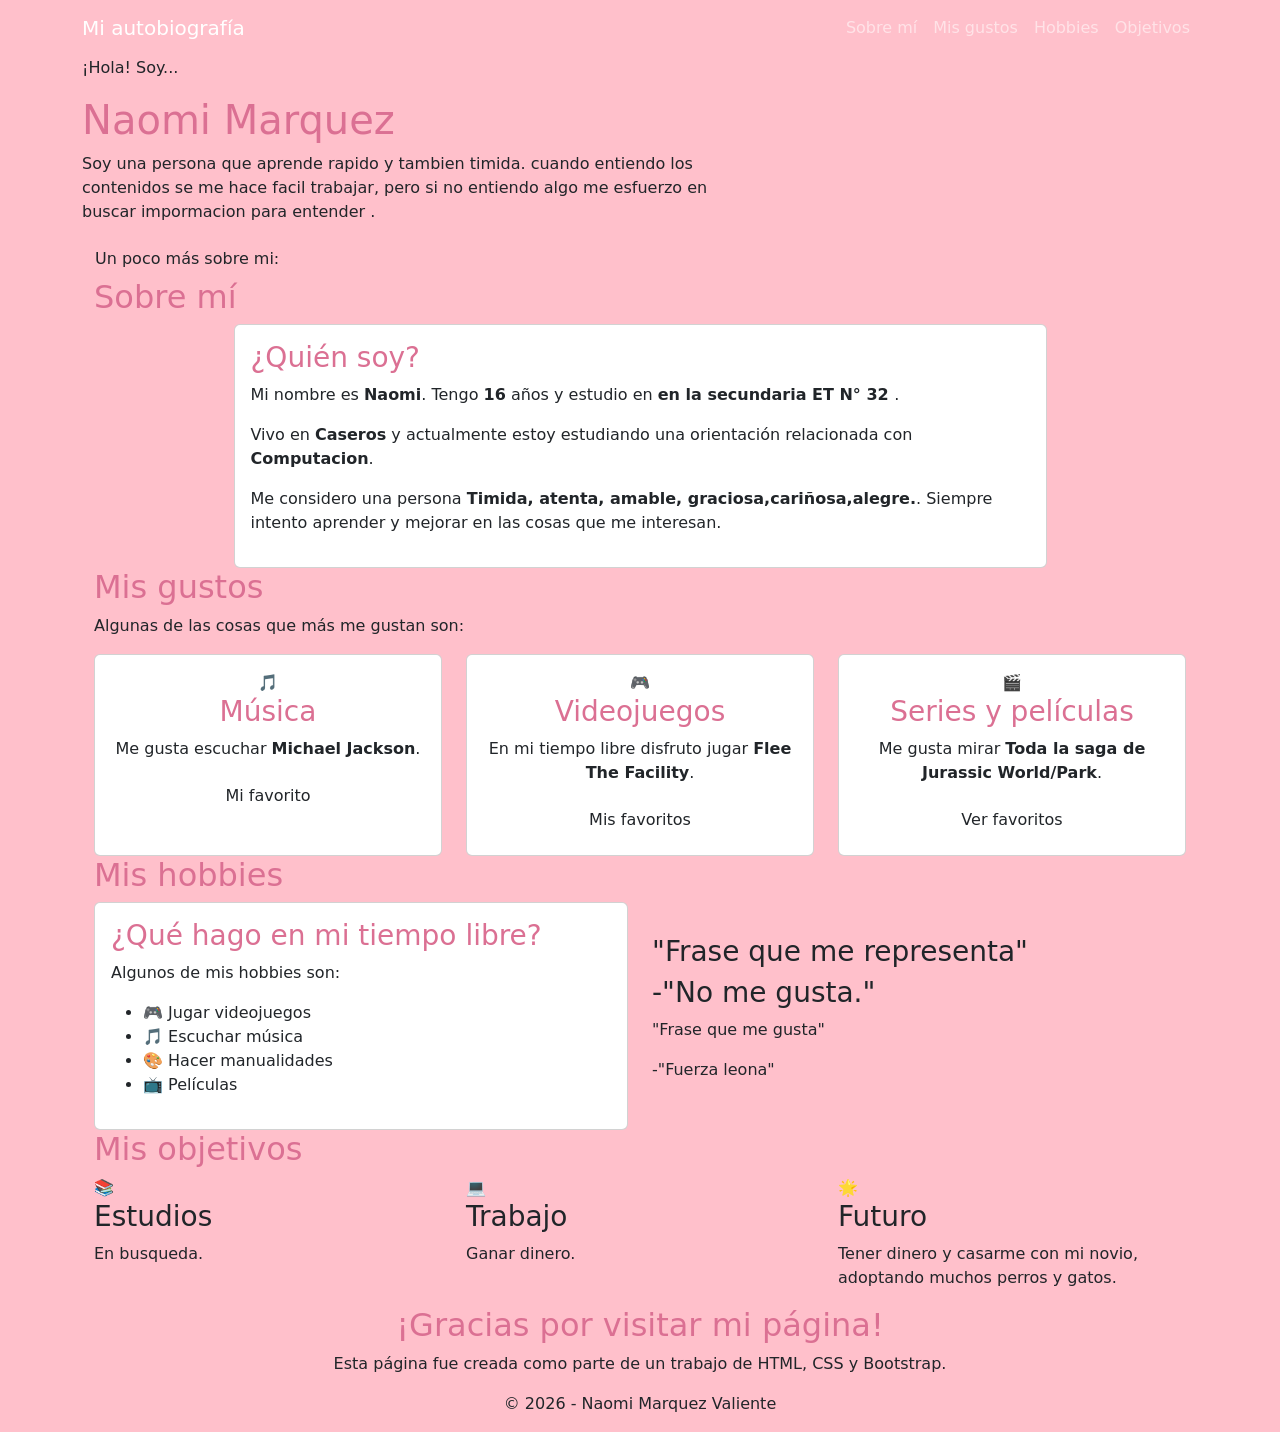
==== Nuevo/index.html @ c3453cae "Add files via upload" ====
<!DOCTYPE html>
<html lang="es">

<head>
    <meta charset="UTF-8">
    <meta name="viewport" content="width=device-width, initial-scale=1.0">

    <title>Mi autobiografía</title>

    <link href="https://cdn.jsdelivr.net/npm/bootstrap@5.3.3/dist/css/bootstrap.min.css" rel="stylesheet">

    <link rel="stylesheet" href="Estilo.css">
</head>

<body>

    <nav class="navbar navbar-expand-lg navbar-dark mi-navbar">
        <div class="container">

            <a class="navbar-brand" href="#">
                Mi autobiografía
            </a>

            <button class="navbar-toggler" type="button" data-bs-toggle="collapse"
                data-bs-target="#menuNavegacion">
                <span class="navbar-toggler-icon"></span>
            </button>

            <div class="collapse navbar-collapse" id="menuNavegacion">

                <ul class="navbar-nav ms-auto">

                    <li class="nav-item">
                        <a class="nav-link" href="#sobre-mi">Sobre mí</a>
                    </li>

                    <li class="nav-item">
                        <a class="nav-link" href="#gustos">Mis gustos</a>
                    </li>

                    <li class="nav-item">
                        <a class="nav-link" href="#hobbies">Hobbies</a>
                    </li>

                    <li class="nav-item">
                        <a class="nav-link" href="#objetivos">Objetivos</a>
                    </li>

                </ul>

            </div>
        </div>
    </nav>

    <header class="presentacion">

        <div class="container">

            <div class="row align-items-center">

                <div class="col-md-7">

                    <p class="texto-pequeno">
                        ¡Hola! Soy...
                    </p>

                    <h1>Naomi Marquez</h1>

                    <p class="descripcion">
                        Soy una persona que aprende rapido y tambien timida.
                        cuando entiendo los contenidos se me hace facil trabajar, 
                        pero si no entiendo algo me esfuerzo en buscar impormacion para entender
                        .
                    </p>

                    <a href="#sobre-mi" class="btn btn-principal">
                        Un poco más sobre mi:
                    </a>

                </div>

    <section id="sobre-mi" class="seccion">

        <div class="container">

            <h2 class="titulo-seccion">
                Sobre mí
            </h2>

            <div class="row justify-content-center">

                <div class="col-md-9">

                    <div class="card tarjeta">

                        <div class="card-body">

                            <h3>¿Quién soy?</h3>

                            <p>
                                Mi nombre es <strong>Naomi</strong>.
                                Tengo <strong>16</strong> años y estudio
                                en <strong>en la secundaria ET N° 32 </strong>.
                            </p>

                            <p>
                                Vivo en <strong>Caseros</strong> y actualmente
                                estoy estudiando una orientación relacionada con
                                <strong>Computacion</strong>.
                            </p>

                            <p>
                                Me considero una persona
                                <strong>Timida, atenta, amable, graciosa,cariñosa,alegre.</strong>.
                                Siempre intento aprender y mejorar en las cosas
                                que me interesan.
                            </p>

                        </div>

                    </div>

                </div>

            </div>

        </div>

    </section>

    <section id="gustos" class="seccion seccion-diferente">

        <div class="container">

            <h2 class="titulo-seccion">
                Mis gustos
            </h2>

            <p class="texto-centro">
                Algunas de las cosas que más me gustan son:
            </p>


            <div class="row g-4">



                <div class="col-md-4">

                    <div class="card tarjeta-gusto h-100">

                        <div class="card-body text-center">

                            <div class="icono">
                                🎵
                            </div>

                            <h3>Música</h3>

                            <p>
                                Me gusta escuchar
                                <strong>Michael Jackson</strong>.
                            </p>

                            <button class="btn btn-secundario">
                                Mi favorito
                            </button>

                        </div>

                    </div>

                </div>



                <div class="col-md-4">

                    <div class="card tarjeta-gusto h-100">

                        <div class="card-body text-center">

                            <div class="icono">
                                🎮
                            </div>

                            <h3>Videojuegos</h3>

                            <p>
                                En mi tiempo libre disfruto jugar
                                <strong> Flee The Facility</strong>.
                            </p>

                            <button class="btn btn-secundario">
                                Mis favoritos
                            </button>

                        </div>

                    </div>

                </div>



                <div class="col-md-4">

                    <div class="card tarjeta-gusto h-100">

                        <div class="card-body text-center">

                            <div class="icono">
                                🎬
                            </div>

                            <h3>Series y películas</h3>

                            <p>
                                Me gusta mirar
                                <strong>Toda la saga de Jurassic World/Park</strong>.
                            </p>

                            <button class="btn btn-secundario">
                                Ver favoritos
                            </button>

                        </div>

                    </div>

                </div>

            </div>

        </div>

    </section>

    <section id="hobbies" class="seccion">

        <div class="container">

            <h2 class="titulo-seccion">
                Mis hobbies
            </h2>

            <div class="row align-items-center">


                <div class="col-md-6">

                    <div class="card tarjeta">

                        <div class="card-body">

                            <h3>¿Qué hago en mi tiempo libre?</h3>

                            <p>
                                Algunos de mis hobbies son:
                            </p>

                            <ul class="lista-hobbies">

                                <li>🎮 Jugar videojuegos</li>
                                <li>🎵 Escuchar música</li>
                                <li>🎨 Hacer manualidades</li>
                                <li>📺 Películas</li>

                            </ul>

                        </div>

                    </div>

                </div>


                <div class="col-md-6">

                    <div class="caja-frase">

                        <h3> "Frase que me representa" </h3>
                        <h3>-"No me gusta."</h3>

                        <p>"Frase que me gusta" </p>
                        <p> -"Fuerza leona" </p>

                    </div>

                </div>

            </div>

        </div>

    </section>

    <section id="objetivos" class="seccion seccion-diferente">

        <div class="container">

            <h2 class="titulo-seccion">
                Mis objetivos
            </h2>

            <div class="row g-4">


                <div class="col-md-4">

                    <div class="objetivo">

                        <span>📚</span>

                        <h3>Estudios</h3>

                        <p>
                            En busqueda.
                        </p>

                    </div>

                </div>


                <div class="col-md-4">

                    <div class="objetivo">

                        <span>💻</span>

                        <h3>Trabajo</h3>

                        <p>

                            Ganar dinero.
                        </p>

                    </div>

                </div>


                <div class="col-md-4">

                    <div class="objetivo">

                        <span>🌟</span>

                        <h3>Futuro</h3>

                        <p>
                            Tener dinero y casarme con mi novio, adoptando muchos perros y gatos.
                        </p>

                    </div>

                </div>

            </div>

        </div>

    </section>

    <section class="contacto">

        <div class="container text-center">

            <h2>
                ¡Gracias por visitar mi página!
            </h2>

            <p>
                Esta página fue creada como parte de un trabajo de HTML,
                CSS y Bootstrap.
            </p>

            <p>
                © 2026 - Naomi Marquez Valiente
            </p>

        </div>

    </section>

    <script src="https://cdn.jsdelivr.net/npm/bootstrap@5.3.3/dist/js/bootstrap.bundle.min.js">
    </script>

</body>

</html>
---- Nuevo/Estilo.css ----
body{
    background-color: pink;
}

h1{
    color:palevioletred;
}

h2{
    color: palevioletred;
}

h2{
    color: palevioletred;
}

.presentacion h1 {
    color: palevioletred;
}

.titulo-seccion {
    color: palevioletred;
}

.tarjeta h3 {
    color: palevioletred;
}

.tarjeta-gusto h3 {
    color: palevioletred;
}
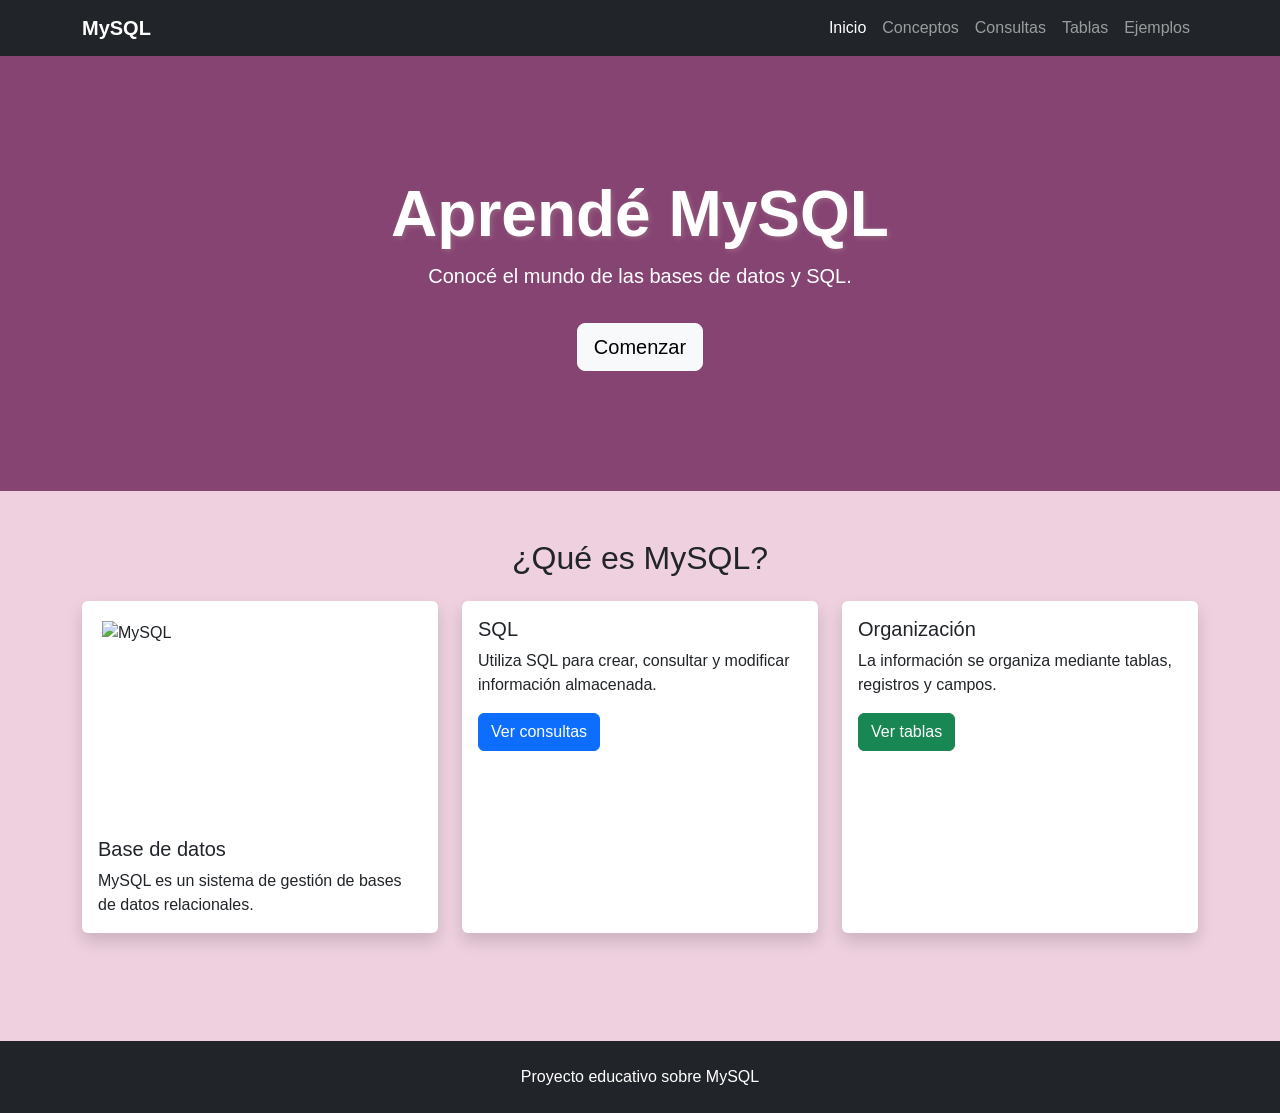
==== commit 4beaf21f: "Add files via upload" ====
--- a/Nuevo/index.html
+++ b/Nuevo/index.html
@@ -1,393 +1,116 @@
-
 <!DOCTYPE html>
 <html lang="es">
-
 <head>
     <meta charset="UTF-8">
     <meta name="viewport" content="width=device-width, initial-scale=1.0">
-
-    <title>Mi autobiografía</title>
+    <title>MySQL | Inicio</title>
 
     <link href="https://cdn.jsdelivr.net/npm/bootstrap@5.3.3/dist/css/bootstrap.min.css" rel="stylesheet">
-
-    <link rel="stylesheet" href="Estilo.css">
+    <link rel="stylesheet" href="css/Estilo.css">
 </head>
 
 <body>
 
-    <nav class="navbar navbar-expand-lg navbar-dark mi-navbar">
-        <div class="container">
+<nav class="navbar navbar-expand-lg navbar-dark bg-dark">
+    <div class="container">
+        <a class="navbar-brand fw-bold" href="index.html">MySQL</a>
 
-            <a class="navbar-brand" href="#">
-                Mi autobiografía
-            </a>
+        <button class="navbar-toggler" type="button" data-bs-toggle="collapse" data-bs-target="#menu">
+            <span class="navbar-toggler-icon"></span>
+        </button>
 
-            <button class="navbar-toggler" type="button" data-bs-toggle="collapse"
-                data-bs-target="#menuNavegacion">
-                <span class="navbar-toggler-icon"></span>
-            </button>
+        <div class="collapse navbar-collapse" id="menu">
+            <ul class="navbar-nav ms-auto">
+                <li class="nav-item">
+                    <a class="nav-link active" href="index.html">Inicio</a>
+                </li>
+                <li class="nav-item">
+                    <a class="nav-link" href="conceptos.html">Conceptos</a>
+                </li>
+                <li class="nav-item">
+                    <a class="nav-link" href="consultas.html">Consultas</a>
+                </li>
+                <li class="nav-item">
+                    <a class="nav-link" href="tablas.html">Tablas</a>
+                </li>
+                <li class="nav-item">
+                    <a class="nav-link" href="ejemplos.html">Ejemplos</a>
+                </li>
+            </ul>
+        </div>
+    </div>
+</nav>
 
-            <div class="collapse navbar-collapse" id="menuNavegacion">
+<header class="hero text-center text-white">
+    <div class="container">
+        <h1 class="display-3 fw-bold">Aprendé MySQL</h1>
+        <p class="lead">
+            Conocé el mundo de las bases de datos y SQL.
+        </p>
 
-                <ul class="navbar-nav ms-auto">
+        <a href="conceptos.html" class="btn btn-light btn-lg mt-3">
+            Comenzar
+        </a>
+    </div>
+</header>
 
-                    <li class="nav-item">
-                        <a class="nav-link" href="#sobre-mi">Sobre mí</a>
-                    </li>
+<section class="container py-5">
 
-                    <li class="nav-item">
-                        <a class="nav-link" href="#gustos">Mis gustos</a>
-                    </li>
+    <h2 class="text-center mb-4">¿Qué es MySQL?</h2>
 
-                    <li class="nav-item">
-                        <a class="nav-link" href="#hobbies">Hobbies</a>
-                    </li>
+    <div class="row g-4">
 
-                    <li class="nav-item">
-                        <a class="nav-link" href="#objetivos">Objetivos</a>
-                    </li>
-
-                </ul>
-
+        <div class="col-md-4">
+            <div class="card h-100 shadow">
+                <img src="https://encrypted-tbn0.gstatic.com/images?q=tbn:ANd9GcQ8I48foxf1bJ7VJ5Icyn7gC4lmuFP2IlCmbo8tX2m6Yw&s=10" class="card-img-top" alt="MySQL">
+                <div class="card-body">
+                    <h5 class="card-title">Base de datos</h5>
+                    <p class="card-text">
+                        MySQL es un sistema de gestión de bases de datos
+                        relacionales.
+                    </p>
+                </div>
             </div>
         </div>
-    </nav>
 
-    <header class="presentacion">
-
-        <div class="container">
-
-            <div class="row align-items-center">
-
-                <div class="col-md-7">
-
-                    <p class="texto-pequeno">
-                        ¡Hola! Soy...
+        <div class="col-md-4">
+            <div class="card h-100 shadow">
+                <div class="card-body">
+                    <h5 class="card-title">SQL</h5>
+                    <p class="card-text">
+                        Utiliza SQL para crear, consultar y modificar
+                        información almacenada.
                     </p>
-
-                    <h1>Naomi Marquez</h1>
-
-                    <p class="descripcion">
-                        Soy una persona que aprende rapido y tambien timida.
-                        cuando entiendo los contenidos se me hace facil trabajar, 
-                        pero si no entiendo algo me esfuerzo en buscar impormacion para entender
-                        .
-                    </p>
-
-                    <a href="#sobre-mi" class="btn btn-principal">
-                        Un poco más sobre mi:
+                    <a href="consultas.html" class="btn btn-primary">
+                        Ver consultas
                     </a>
-
                 </div>
-
-    <section id="sobre-mi" class="seccion">
-
-        <div class="container">
-
-            <h2 class="titulo-seccion">
-                Sobre mí
-            </h2>
-
-            <div class="row justify-content-center">
-
-                <div class="col-md-9">
-
-                    <div class="card tarjeta">
-
-                        <div class="card-body">
-
-                            <h3>¿Quién soy?</h3>
-
-                            <p>
-                                Mi nombre es <strong>Naomi</strong>.
-                                Tengo <strong>16</strong> años y estudio
-                                en <strong>en la secundaria ET N° 32 </strong>.
-                            </p>
-
-                            <p>
-                                Vivo en <strong>Caseros</strong> y actualmente
-                                estoy estudiando una orientación relacionada con
-                                <strong>Computacion</strong>.
-                            </p>
-
-                            <p>
-                                Me considero una persona
-                                <strong>Timida, atenta, amable, graciosa,cariñosa,alegre.</strong>.
-                                Siempre intento aprender y mejorar en las cosas
-                                que me interesan.
-                            </p>
-
-                        </div>
-
-                    </div>
-
-                </div>
-
             </div>
-
         </div>
 
-    </section>
-
-    <section id="gustos" class="seccion seccion-diferente">
-
-        <div class="container">
-
-            <h2 class="titulo-seccion">
-                Mis gustos
-            </h2>
-
-            <p class="texto-centro">
-                Algunas de las cosas que más me gustan son:
-            </p>
-
-
-            <div class="row g-4">
-
-
-
-                <div class="col-md-4">
-
-                    <div class="card tarjeta-gusto h-100">
-
-                        <div class="card-body text-center">
-
-                            <div class="icono">
-                                🎵
-                            </div>
-
-                            <h3>Música</h3>
-
-                            <p>
-                                Me gusta escuchar
-                                <strong>Michael Jackson</strong>.
-                            </p>
-
-                            <button class="btn btn-secundario">
-                                Mi favorito
-                            </button>
-
-                        </div>
-
-                    </div>
-
+        <div class="col-md-4">
+            <div class="card h-100 shadow">
+                <div class="card-body">
+                    <h5 class="card-title">Organización</h5>
+                    <p class="card-text">
+                        La información se organiza mediante tablas,
+                        registros y campos.
+                    </p>
+                    <a href="tablas.html" class="btn btn-success">
+                        Ver tablas
+                    </a>
                 </div>
-
-
-
-                <div class="col-md-4">
-
-                    <div class="card tarjeta-gusto h-100">
-
-                        <div class="card-body text-center">
-
-                            <div class="icono">
-                                🎮
-                            </div>
-
-                            <h3>Videojuegos</h3>
-
-                            <p>
-                                En mi tiempo libre disfruto jugar
-                                <strong> Flee The Facility</strong>.
-                            </p>
-
-                            <button class="btn btn-secundario">
-                                Mis favoritos
-                            </button>
-
-                        </div>
-
-                    </div>
-
-                </div>
-
-
-
-                <div class="col-md-4">
-
-                    <div class="card tarjeta-gusto h-100">
-
-                        <div class="card-body text-center">
-
-                            <div class="icono">
-                                🎬
-                            </div>
-
-                            <h3>Series y películas</h3>
-
-                            <p>
-                                Me gusta mirar
-                                <strong>Toda la saga de Jurassic World/Park</strong>.
-                            </p>
-
-                            <button class="btn btn-secundario">
-                                Ver favoritos
-                            </button>
-
-                        </div>
-
-                    </div>
-
-                </div>
-
             </div>
-
         </div>
 
-    </section>
+    </div>
+</section>
 
-    <section id="hobbies" class="seccion">
+<footer class="bg-dark text-white text-center p-4">
+    <p class="mb-0">Proyecto educativo sobre MySQL</p>
+</footer>
 
-        <div class="container">
-
-            <h2 class="titulo-seccion">
-                Mis hobbies
-            </h2>
-
-            <div class="row align-items-center">
-
-
-                <div class="col-md-6">
-
-                    <div class="card tarjeta">
-
-                        <div class="card-body">
-
-                            <h3>¿Qué hago en mi tiempo libre?</h3>
-
-                            <p>
-                                Algunos de mis hobbies son:
-                            </p>
-
-                            <ul class="lista-hobbies">
-
-                                <li>🎮 Jugar videojuegos</li>
-                                <li>🎵 Escuchar música</li>
-                                <li>🎨 Hacer manualidades</li>
-                                <li>📺 Películas</li>
-
-                            </ul>
-
-                        </div>
-
-                    </div>
-
-                </div>
-
-
-                <div class="col-md-6">
-
-                    <div class="caja-frase">
-
-                        <h3> "Frase que me representa" </h3>
-                        <h3>-"No me gusta."</h3>
-
-                        <p>"Frase que me gusta" </p>
-                        <p> -"Fuerza leona" </p>
-
-                    </div>
-
-                </div>
-
-            </div>
-
-        </div>
-
-    </section>
-
-    <section id="objetivos" class="seccion seccion-diferente">
-
-        <div class="container">
-
-            <h2 class="titulo-seccion">
-                Mis objetivos
-            </h2>
-
-            <div class="row g-4">
-
-
-                <div class="col-md-4">
-
-                    <div class="objetivo">
-
-                        <span>📚</span>
-
-                        <h3>Estudios</h3>
-
-                        <p>
-                            En busqueda.
-                        </p>
-
-                    </div>
-
-                </div>
-
-
-                <div class="col-md-4">
-
-                    <div class="objetivo">
-
-                        <span>💻</span>
-
-                        <h3>Trabajo</h3>
-
-                        <p>
-
-                            Ganar dinero.
-                        </p>
-
-                    </div>
-
-                </div>
-
-
-                <div class="col-md-4">
-
-                    <div class="objetivo">
-
-                        <span>🌟</span>
-
-                        <h3>Futuro</h3>
-
-                        <p>
-                            Tener dinero y casarme con mi novio, adoptando muchos perros y gatos.
-                        </p>
-
-                    </div>
-
-                </div>
-
-            </div>
-
-        </div>
-
-    </section>
-
-    <section class="contacto">
-
-        <div class="container text-center">
-
-            <h2>
-                ¡Gracias por visitar mi página!
-            </h2>
-
-            <p>
-                Esta página fue creada como parte de un trabajo de HTML,
-                CSS y Bootstrap.
-            </p>
-
-            <p>
-                © 2026 - Naomi Marquez Valiente
-            </p>
-
-        </div>
-
-    </section>
-
-    <script src="https://cdn.jsdelivr.net/npm/bootstrap@5.3.3/dist/js/bootstrap.bundle.min.js">
-    </script>
+<script src="https://cdn.jsdelivr.net/npm/bootstrap@5.3.3/dist/js/bootstrap.bundle.min.js"></script>
 
 </body>
-
 </html>
--- a/Nuevo/css/Estilo.css
+++ b/Nuevo/css/Estilo.css
@@ -0,0 +1,56 @@
+body {
+    background-color: #eed0df;
+    font-family: Arial, sans-serif;
+}
+
+.hero {
+    background: linear-gradient(135deg, #864473, #864473);
+    padding: 120px 20px;
+}
+
+.hero h1 {
+    text-shadow: 2px 2px 5px rgb(150, 97, 126);
+}
+
+.card {
+    border: none;
+    transition: 0.3s;
+}
+
+.card:hover {
+    transform: translateY(-8px);
+}
+
+.card img {
+    height: 220px;
+    object-fit: contain;
+    padding: 20px;
+}
+
+.info-box {
+    background-color: #eed0df;
+    padding: 30px;
+    border-radius: 15px;
+    box-shadow: 0 4px 15px rgba(0, 0, 0, 0.1);
+    height: 100%;
+}
+
+.info-box h3 {
+    color: #8f0064;
+}
+
+pre {
+    background-color: #292124;
+    color: #ff0080;
+    padding: 20px;
+    border-radius: 10px;
+    overflow-x: auto;
+}
+
+code {
+    font-family: Consolas, monospace;
+}
+
+footer {
+    margin-top: 60px;
+}
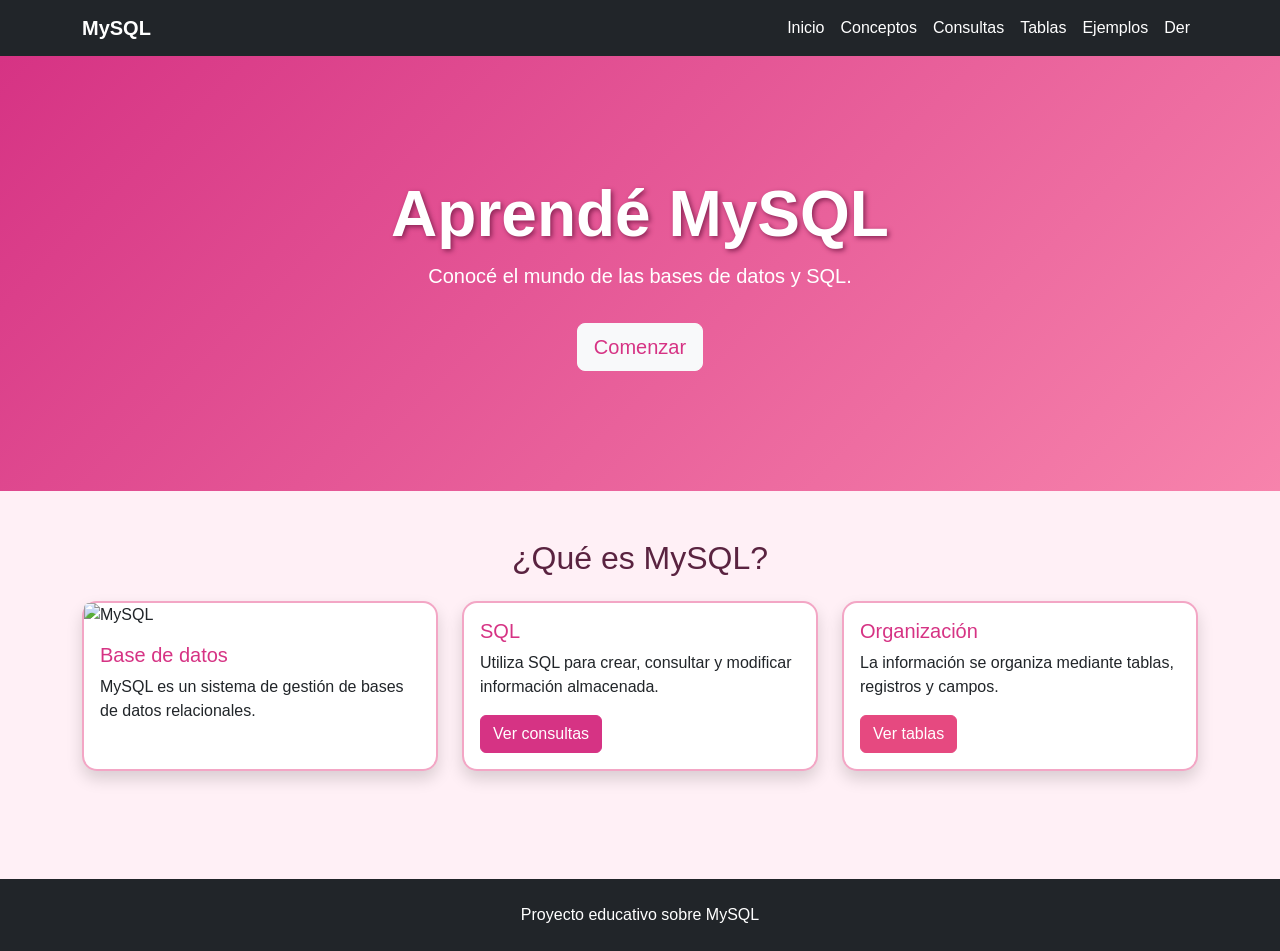
==== commit 20084e99: "Add files via upload" ====
--- a/Nuevo/index.html
+++ b/Nuevo/index.html
@@ -35,6 +35,9 @@
                 </li>
                 <li class="nav-item">
                     <a class="nav-link" href="ejemplos.html">Ejemplos</a>
+                </li>
+                <li class="nav-item">
+                    <a class="nav-link" href="der.html">Der</a>
                 </li>
             </ul>
         </div>
--- a/Nuevo/css/Estilo.css
+++ b/Nuevo/css/Estilo.css
@@ -1,56 +1,177 @@
 body {
-    background-color: #eed0df;
+    background-color: #fff0f6;
     font-family: Arial, sans-serif;
+    color: #5a2340;
+}
+
+.navbar {
+    background-color: #d63384;
+}
+
+.navbar-brand {
+    color: white;
+}
+
+.nav-link {
+    color: white;
+}
+
+.nav-link:hover,
+.nav-link.active {
+    color: #ffd6e8;
 }
 
 .hero {
-    background: linear-gradient(135deg, #864473, #864473);
+    background: linear-gradient(135deg, #d63384, #f783ac);
     padding: 120px 20px;
 }
 
 .hero h1 {
-    text-shadow: 2px 2px 5px rgb(150, 97, 126);
+    text-shadow: 2px 2px 5px #8a2454;
+}
+
+.btn-primary {
+    background-color: #d63384;
+    border-color: #d63384;
+}
+
+.btn-primary:hover {
+    background-color: #b5256b;
+    border-color: #b5256b;
+}
+
+.btn-success {
+    background-color: #e64980;
+    border-color: #e64980;
+}
+
+.btn-success:hover {
+    background-color: #c93669;
+    border-color: #c93669;
+}
+
+.btn-light {
+    color: #d63384;
 }
 
 .card {
-    border: none;
+    background-color: #ffffff;
+    border: 2px solid #f3a6c5;
+    border-radius: 15px;
     transition: 0.3s;
 }
 
 .card:hover {
     transform: translateY(-8px);
+    box-shadow: 0 8px 20px rgba(214, 51, 132, 0.25);
 }
 
-.card img {
-    height: 220px;
-    object-fit: contain;
-    padding: 20px;
+.card-title,
+.card h3,
+.card h4,
+.card h5 {
+    color: #d63384;
 }
 
 .info-box {
-    background-color: #eed0df;
+    background-color: #ffffff;
+    border-left: 6px solid #d63384;
     padding: 30px;
     border-radius: 15px;
-    box-shadow: 0 4px 15px rgba(0, 0, 0, 0.1);
+    box-shadow: 0 4px 15px rgba(214, 51, 132, 0.15);
     height: 100%;
 }
 
 .info-box h3 {
-    color: #8f0064;
+    color: #d63384;
+}
+
+.table {
+    background-color: white;
+}
+
+.table-dark {
+    background-color: #d63384;
+}
+
+.table-striped > tbody > tr:nth-of-type(odd) > * {
+    background-color: #fff0f6;
+}
+
+.table-hover > tbody > tr:hover > * {
+    background-color: #ffd6e8;
 }
 
 pre {
-    background-color: #292124;
-    color: #ff0080;
+    background-color: #3d1f2e;
+    color: #ff9fca;
     padding: 20px;
     border-radius: 10px;
     overflow-x: auto;
 }
 
 code {
+    color: #ff9fca;
     font-family: Consolas, monospace;
 }
 
+.form-control,
+.form-select {
+    border: 2px solid #f3a6c5;
+}
+
+.form-control:focus,
+.form-select:focus {
+    border-color: #d63384;
+    box-shadow: 0 0 0 0.2rem rgba(214, 51, 132, 0.2);
+}
+
+.alert-info {
+    background-color: #ffe0ed;
+    border-color: #f3a6c5;
+    color: #7a2850;
+}
+
+.badge.bg-primary {
+    background-color: #d63384;
+}
+
+.badge.bg-success {
+    background-color: #e64980;
+}
+
 footer {
+    background-color: #8f2859;
     margin-top: 60px;
+}
+
+footer p {
+    color: white;
+}
+
+.entidad {
+    border-color: #d63384;
+    background-color: #fff0f6;
+}
+
+.entidad h4 {
+    background-color: #d63384;
+}
+
+.relacion {
+    background-color: #ffe0ed;
+    border-color: #e64980;
+}
+
+.linea {
+    background-color: #d63384;
+}
+
+.explicacion {
+    border-left-color: #d63384;
+    background-color: white;
+}
+
+.explicacion h4 {
+    color: #d63384;
 }
